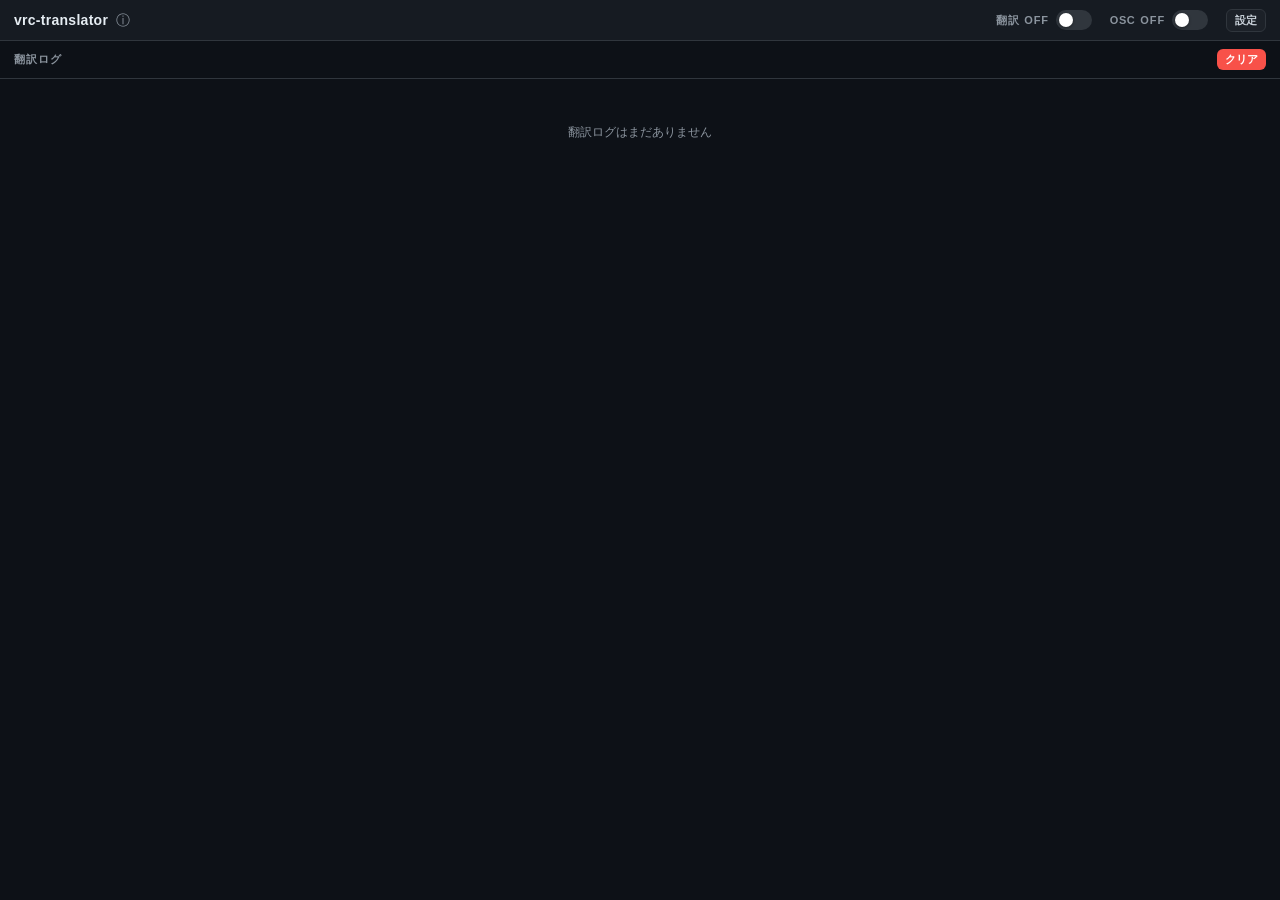
==== src/index.html @ 18337568 "aboutウィンドウを追加、ライセンスを明示" ====
<!DOCTYPE html>
<html lang="ja">
<head>
  <meta charset="UTF-8">
  <meta name="viewport" content="width=device-width, initial-scale=1.0">
  <title>vrc-translator</title>
  <link rel="stylesheet" href="styles.css">
</head>
<body>
  <div class="app">

    <!-- ヘッダー -->
    <header class="header">
      <div class="app-title-group">
        <h1 class="app-title">vrc-translator</h1>
        <button class="btn-about" id="about-btn" title="アプリケーション情報">ⓘ</button>
      </div>
      <div class="header-controls">
        <div class="toggle-group">
          <span class="toggle-group-label">翻訳</span>
          <span class="toggle-label" id="toggle-label">OFF</span>
          <button class="toggle-btn" id="toggle-btn" aria-pressed="false" title="翻訳 ON/OFF">
            <span class="toggle-track"><span class="toggle-thumb"></span></span>
          </button>
        </div>
        <div class="toggle-group">
          <span class="toggle-group-label">OSC</span>
          <span class="toggle-label" id="osc-toggle-label">OFF</span>
          <button class="toggle-btn" id="osc-toggle-btn" aria-pressed="false" title="OSC 送信 ON/OFF">
            <span class="toggle-track"><span class="toggle-thumb"></span></span>
          </button>
        </div>
        <button class="btn btn-secondary btn-sm" id="settings-btn">設定</button>
      </div>
    </header>

    <!-- ログパネル -->
    <section class="log-panel">
      <div class="log-header">
        <h2>翻訳ログ</h2>
        <button class="btn btn-danger btn-sm" id="clear-btn">クリア</button>
      </div>

      <div class="log-list" id="log-list">
        <p class="empty-state">翻訳ログはまだありません</p>
      </div>

      <div class="error-bar hidden" id="error-bar"></div>
    </section>

  </div><!-- .app -->

  <script type="module" src="main.js"></script>
</body>
</html>
---- src/styles.css ----
/* =====================================================================
   Reset & Base
   ===================================================================== */
*, *::before, *::after { box-sizing: border-box; margin: 0; padding: 0; }

:root {
  --bg:        #0d1117;
  --surface:   #161b22;
  --surface2:  #1c2128;
  --border:    #30363d;
  --accent:    #58a6ff;
  --accent-h:  #79b8ff;
  --danger:    #f85149;
  --success:   #3fb950;
  --muted:     #8b949e;
  --text:      #c9d1d9;
  --text-h:    #e6edf3;
  --radius:    6px;
  --gap:       12px;
}

html, body { height: 100%; }

body {
  font-family: 'Segoe UI', 'Hiragino Sans', sans-serif;
  font-size: 13px;
  background: var(--bg);
  color: var(--text);
  line-height: 1.5;
  overflow: hidden;
}

/* =====================================================================
   Main Window Layout
   ===================================================================== */
.app { display: flex; flex-direction: column; height: 100vh; }

/* Header */
.header {
  display: flex;
  align-items: center;
  justify-content: space-between;
  padding: 8px 14px;
  background: var(--surface);
  border-bottom: 1px solid var(--border);
  flex-shrink: 0;
}

.app-title {
  font-size: 14px;
  font-weight: 600;
  color: var(--text-h);
  letter-spacing: 0.02em;
}

.header-controls {
  display: flex;
  align-items: center;
  gap: 16px;
}

/* =====================================================================
   Toggle Switch
   ===================================================================== */
.toggle-group {
  display: flex;
  align-items: center;
  gap: 5px;
}

.toggle-group-label {
  font-size: 11px;
  color: var(--muted);
  font-weight: 600;
  letter-spacing: 0.05em;
}

.toggle-label {
  font-size: 11px;
  font-weight: 700;
  letter-spacing: 0.08em;
  color: var(--muted);
  min-width: 22px;
  text-align: right;
}
.toggle-label.on { color: var(--success); }

.toggle-btn {
  background: none;
  border: none;
  cursor: pointer;
  padding: 2px;
  border-radius: 999px;
}
.toggle-btn:focus-visible { outline: 2px solid var(--accent); outline-offset: 2px; }

.toggle-track {
  display: block;
  width: 36px;
  height: 20px;
  background: var(--border);
  border-radius: 999px;
  position: relative;
  transition: background 0.2s;
}
.toggle-btn[aria-pressed="true"] .toggle-track { background: var(--success); }

.toggle-thumb {
  display: block;
  width: 14px;
  height: 14px;
  background: #fff;
  border-radius: 50%;
  position: absolute;
  top: 3px;
  left: 3px;
  transition: left 0.2s;
  box-shadow: 0 1px 3px rgba(0,0,0,.4);
}
.toggle-btn[aria-pressed="true"] .toggle-thumb { left: 19px; }

/* =====================================================================
   Log Panel (Main Window)
   ===================================================================== */
.log-panel {
  flex: 1;
  display: flex;
  flex-direction: column;
  overflow: hidden;
  background: var(--bg);
}

.log-header {
  display: flex;
  align-items: center;
  justify-content: space-between;
  padding: 8px 14px;
  border-bottom: 1px solid var(--border);
  flex-shrink: 0;
}
.log-header h2 { font-size: 11px; font-weight: 600; color: var(--muted); text-transform: uppercase; letter-spacing: 0.08em; }

.log-list {
  flex: 1;
  overflow-y: auto;
  padding: var(--gap);
  display: flex;
  flex-direction: column;
  gap: 8px;
}

.empty-state {
  color: var(--muted);
  font-size: 12px;
  text-align: center;
  margin-top: 32px;
}

/* Log Entry */
.log-entry {
  background: var(--surface);
  border: 1px solid var(--border);
  border-radius: var(--radius);
  padding: 8px 10px;
  display: flex;
  flex-direction: column;
  gap: 4px;
  animation: slideIn 0.2s ease;
}
@keyframes slideIn { from { opacity:0; transform:translateY(-4px); } to { opacity:1; transform:none; } }

.log-entry-meta {
  display: flex;
  align-items: center;
  gap: 6px;
  font-size: 10px;
  color: var(--muted);
}
.log-entry-provider {
  background: var(--surface2);
  border: 1px solid var(--border);
  border-radius: 3px;
  padding: 1px 5px;
  font-size: 10px;
  color: var(--accent);
  font-weight: 600;
  flex-shrink: 0;
}
.log-entry-model {
  background: var(--surface2);
  border: 1px solid var(--border);
  border-radius: 3px;
  padding: 1px 5px;
  font-size: 10px;
  color: var(--muted);
  flex-shrink: 0;
  max-width: 160px;
  overflow: hidden;
  text-overflow: ellipsis;
  white-space: nowrap;
}
.log-entry-file { flex: 1; overflow: hidden; text-overflow: ellipsis; white-space: nowrap; }

.log-entry-body {
  display: flex;
  gap: 8px;
  align-items: flex-start;
}
.log-entry-text { flex: 1; min-width: 0; font-size: 12px; color: var(--text-h); white-space: pre-wrap; word-break: break-word; }
.log-entry-thumb {
  flex-shrink: 0;
  width: 80px;
  height: 60px;
  object-fit: cover;
  border-radius: 3px;
  border: 1px solid var(--border);
  cursor: pointer;
  transition: opacity 0.15s;
}
.log-entry-thumb:hover { opacity: 0.8; }
.log-entry-thumb[src=""] { display: none; }

/* Error Bar */
.error-bar {
  padding: 8px 14px;
  background: rgba(248,81,73,.15);
  border-top: 1px solid var(--danger);
  color: var(--danger);
  font-size: 11px;
  flex-shrink: 0;
  word-break: break-word;
}


/* =====================================================================
   Settings Window Layout
   ===================================================================== */
.settings-app {
  display: flex;
  flex-direction: column;
  height: 100vh;
  overflow: hidden;
}

.settings-scroll {
  flex: 1;
  overflow-y: auto;
  padding: 16px;
  display: flex;
  flex-direction: column;
  gap: 10px;
}

.settings-footer {
  display: flex;
  align-items: center;
  justify-content: flex-end;
  gap: 10px;
  padding: 10px 16px;
  background: var(--surface);
  border-top: 1px solid var(--border);
  flex-shrink: 0;
}

/* =====================================================================
   Section
   ===================================================================== */
.section {
  display: flex;
  flex-direction: column;
  gap: 8px;
  background: var(--surface);
  border: 1px solid var(--border);
  border-radius: var(--radius);
  padding: 12px 14px;
}
.section h2 {
  font-size: 11px;
  font-weight: 600;
  color: var(--muted);
  text-transform: uppercase;
  letter-spacing: 0.08em;
  padding-bottom: 8px;
  border-bottom: 1px solid var(--border);
  margin-bottom: 2px;
}

.section-group {
  display: flex;
  flex-direction: column;
  gap: 6px;
  padding-top: 8px;
  border-top: 1px solid var(--border);
}
.section-group-title {
  font-size: 10px;
  font-weight: 600;
  color: var(--muted);
  text-transform: uppercase;
  letter-spacing: 0.06em;
}

/* =====================================================================
   Form Controls
   ===================================================================== */
.input {
  width: 100%;
  background: var(--surface2);
  border: 1px solid var(--border);
  border-radius: var(--radius);
  color: var(--text);
  padding: 5px 8px;
  font-size: 12px;
  outline: none;
  transition: border-color 0.15s;
}
.input:focus { border-color: var(--accent); }
.input::placeholder { color: var(--muted); }

textarea.input { resize: vertical; min-height: 72px; font-family: inherit; }

select.input { cursor: pointer; appearance: none;
  background-image: url("data:image/svg+xml,%3Csvg xmlns='http://www.w3.org/2000/svg' width='10' height='6'%3E%3Cpath d='M0 0l5 6 5-6z' fill='%238b949e'/%3E%3C/svg%3E");
  background-repeat: no-repeat; background-position: right 8px center;
  padding-right: 24px;
}

.field { display: flex; flex-direction: column; gap: 3px; }
.field span { font-size: 11px; color: var(--muted); }
.field-inline { display: flex; align-items: center; gap: 6px; cursor: pointer; }
.field-inline span { font-size: 12px; color: var(--text); }
.field-hint { font-size: 10px; color: var(--muted); margin-top: 2px; }

.row-fields { display: flex; gap: 6px; }
.row-fields .field { flex: 1; }
.row-fields .field-sm { flex: 0 0 80px; }

/* Model row: input + button */
.model-row {
  display: flex;
  gap: 6px;
  align-items: center;
}
.model-row .input { flex: 1; }
.model-row .btn { flex-shrink: 0; white-space: nowrap; }

/* =====================================================================
   Buttons
   ===================================================================== */
.btn {
  padding: 6px 12px;
  border: none;
  border-radius: var(--radius);
  font-size: 12px;
  font-weight: 600;
  cursor: pointer;
  transition: filter 0.15s, opacity 0.15s;
}
.btn:hover { filter: brightness(1.15); }
.btn:active { filter: brightness(0.9); }
.btn:disabled { opacity: 0.5; cursor: not-allowed; }

.btn-primary   { background: var(--accent);  color: #0d1117; }
.btn-secondary { background: var(--surface2); color: var(--text); border: 1px solid var(--border); }
.btn-danger    { background: var(--danger);   color: #fff; }
.btn-sm { padding: 3px 8px; font-size: 11px; }

.btn-group { display: flex; gap: 6px; }
.btn-group .btn { flex: 1; }

/* =====================================================================
   Save Status
   ===================================================================== */
.save-status {
  font-size: 11px;
  padding: 4px 8px;
  border-radius: var(--radius);
}
.save-status.ok    { color: var(--success); background: rgba(63,185,80,.1); }
.save-status.error { color: var(--danger);  background: rgba(248,81,73,.1); }

/* =====================================================================
   Utilities
   ===================================================================== */
.hidden { display: none !important; }

/* Scrollbar */
::-webkit-scrollbar { width: 6px; }
::-webkit-scrollbar-track { background: transparent; }
::-webkit-scrollbar-thumb { background: var(--border); border-radius: 3px; }
::-webkit-scrollbar-thumb:hover { background: var(--muted); }

/* =====================================================================
   App Title Group (title + info button)
   ===================================================================== */
.app-title-group {
  display: flex;
  align-items: center;
  gap: 6px;
}

.btn-about {
  background: none;
  border: none;
  cursor: pointer;
  font-size: 14px;
  color: var(--muted);
  line-height: 1;
  padding: 2px;
  border-radius: 50%;
  transition: color 0.15s;
}
.btn-about:hover { color: var(--accent); }
.btn-about:focus-visible { outline: 2px solid var(--accent); outline-offset: 2px; }

/* =====================================================================
   About Window
   ===================================================================== */
.about-app {
  display: flex;
  flex-direction: column;
  align-items: center;
  justify-content: center;
  height: 100vh;
  gap: 8px;
  padding: 24px;
  text-align: center;
}

.about-icon { font-size: 48px; line-height: 1; }

.about-title {
  font-size: 18px;
  font-weight: 700;
  color: var(--text-h);
  letter-spacing: 0.02em;
}

.about-version {
  font-size: 12px;
  color: var(--muted);
  margin-bottom: 8px;
}

.about-body {
  background: var(--surface);
  border: 1px solid var(--border);
  border-radius: var(--radius);
  padding: 12px 20px;
  width: 100%;
  max-width: 300px;
}

.about-info {
  display: grid;
  grid-template-columns: auto 1fr;
  gap: 6px 12px;
  text-align: left;
}

.about-info dt {
  font-size: 11px;
  font-weight: 600;
  color: var(--muted);
  text-transform: uppercase;
  letter-spacing: 0.06em;
}

.about-info dd {
  font-size: 12px;
  color: var(--text);
}

/* About links */
.about-license {
  font-size: 11px;
  color: var(--muted);
  margin-bottom: 4px;
}

.about-links {
  display: flex;
  flex-direction: column;
  gap: 6px;
  width: 100%;
  max-width: 220px;
  margin-top: 8px;
}

.about-link-btn {
  display: flex;
  align-items: center;
  gap: 8px;
  width: 100%;
  padding: 6px 12px;
  background: var(--surface);
  border: 1px solid var(--border);
  border-radius: var(--radius);
  color: var(--accent);
  font-size: 12px;
  font-weight: 600;
  cursor: pointer;
  transition: background 0.15s, border-color 0.15s;
  text-align: left;
}
.about-link-btn:hover {
  background: var(--surface2);
  border-color: var(--accent);
}

.about-link-icon {
  font-style: normal;
  font-size: 13px;
  width: 16px;
  text-align: center;
  flex-shrink: 0;
}
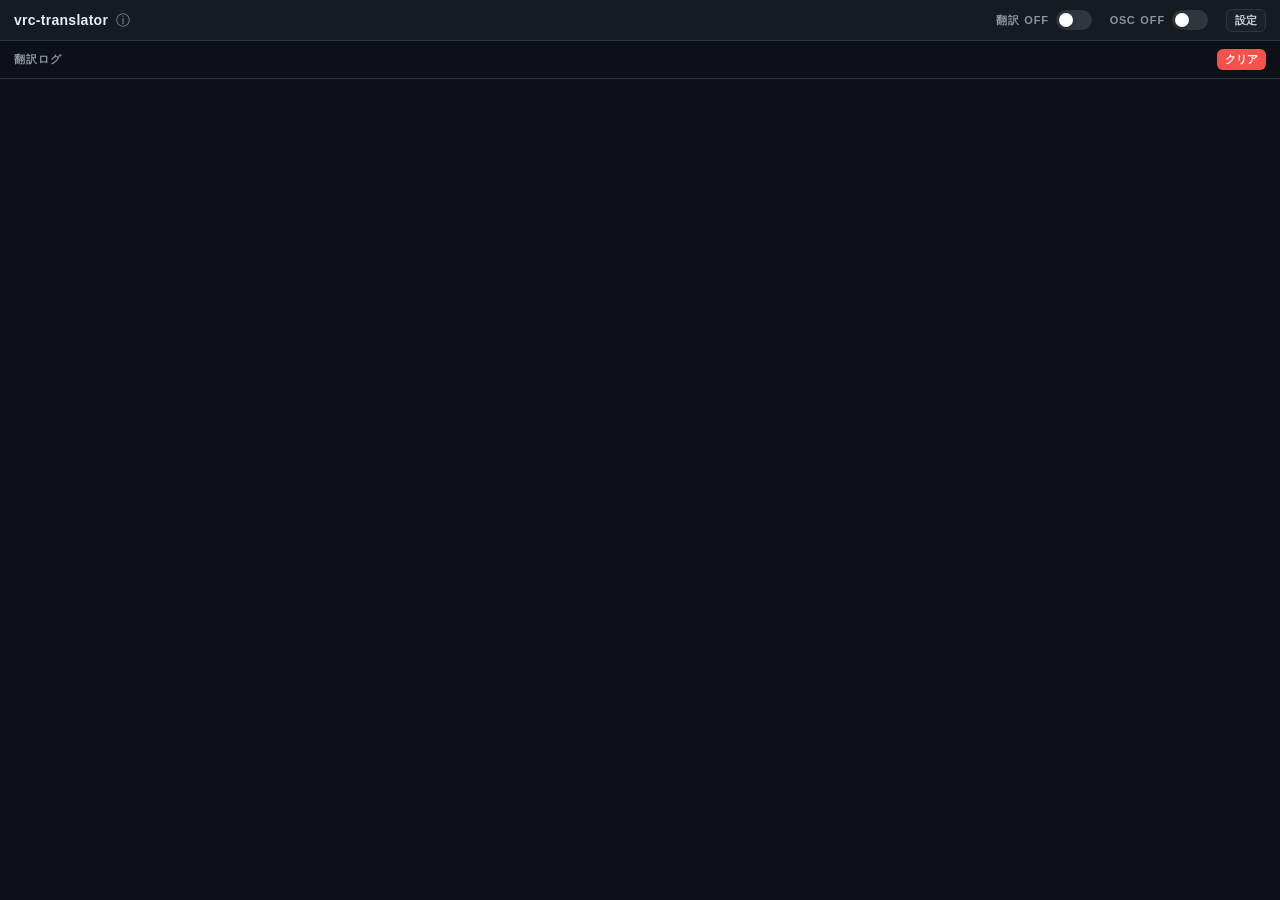
==== commit 4acd8bd3: "長文は分割してOSC送信する機能を追加" ====
--- a/src/index.html
+++ b/src/index.html
@@ -42,9 +42,9 @@
       </div>
 
       <div class="log-list" id="log-list">
-        <p class="empty-state">翻訳ログはまだありません</p>
       </div>
 
+      <div class="osc-status hidden" id="osc-status"></div>
       <div class="error-bar hidden" id="error-bar"></div>
     </section>
 
--- a/src/styles.css
+++ b/src/styles.css
@@ -144,9 +144,6 @@
   flex: 1;
   overflow-y: auto;
   padding: var(--gap);
-  display: flex;
-  flex-direction: column;
-  gap: 8px;
 }
 
 .empty-state {
@@ -165,9 +162,8 @@
   display: flex;
   flex-direction: column;
   gap: 4px;
-  animation: slideIn 0.2s ease;
-}
-@keyframes slideIn { from { opacity:0; transform:translateY(-4px); } to { opacity:1; transform:none; } }
+  margin-bottom: 8px;
+}
 
 .log-entry-meta {
   display: flex;
@@ -219,6 +215,43 @@
 }
 .log-entry-thumb:hover { opacity: 0.8; }
 .log-entry-thumb[src=""] { display: none; }
+
+/* 翻訳中プレースホルダー */
+.log-entry-pending {
+  border-style: dashed;
+  opacity: 0.8;
+}
+
+.pending-body {
+  display: flex;
+  align-items: center;
+  gap: 8px;
+  color: var(--muted);
+  font-size: 12px;
+  padding: 2px 0;
+}
+
+.spinner {
+  flex-shrink: 0;
+  width: 13px;
+  height: 13px;
+  border: 2px solid var(--border);
+  border-top-color: var(--accent);
+  border-radius: 50%;
+  animation: spin 0.8s linear infinite;
+}
+
+@keyframes spin { to { transform: rotate(360deg); } }
+
+/* OSC Status Bar */
+.osc-status {
+  padding: 5px 14px;
+  background: rgba(88,166,255,.12);
+  border-top: 1px solid var(--accent);
+  color: var(--accent);
+  font-size: 11px;
+  flex-shrink: 0;
+}
 
 /* Error Bar */
 .error-bar {
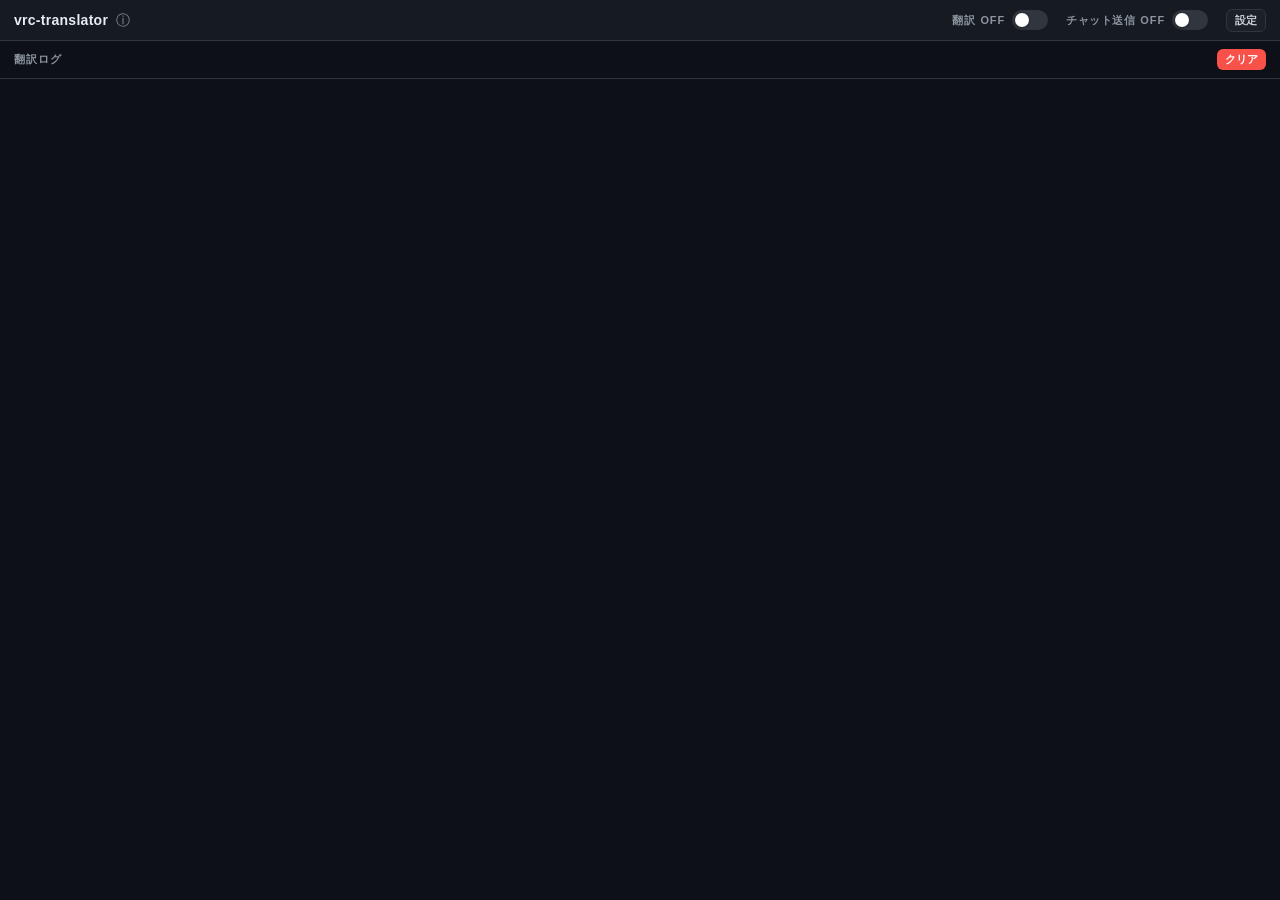
==== commit 5ffa0417: "uiの微調整" ====
--- a/src/index.html
+++ b/src/index.html
@@ -24,7 +24,7 @@
           </button>
         </div>
         <div class="toggle-group">
-          <span class="toggle-group-label">OSC</span>
+          <span class="toggle-group-label">チャット送信</span>
           <span class="toggle-label" id="osc-toggle-label">OFF</span>
           <button class="toggle-btn" id="osc-toggle-btn" aria-pressed="false" title="OSC 送信 ON/OFF">
             <span class="toggle-track"><span class="toggle-thumb"></span></span>
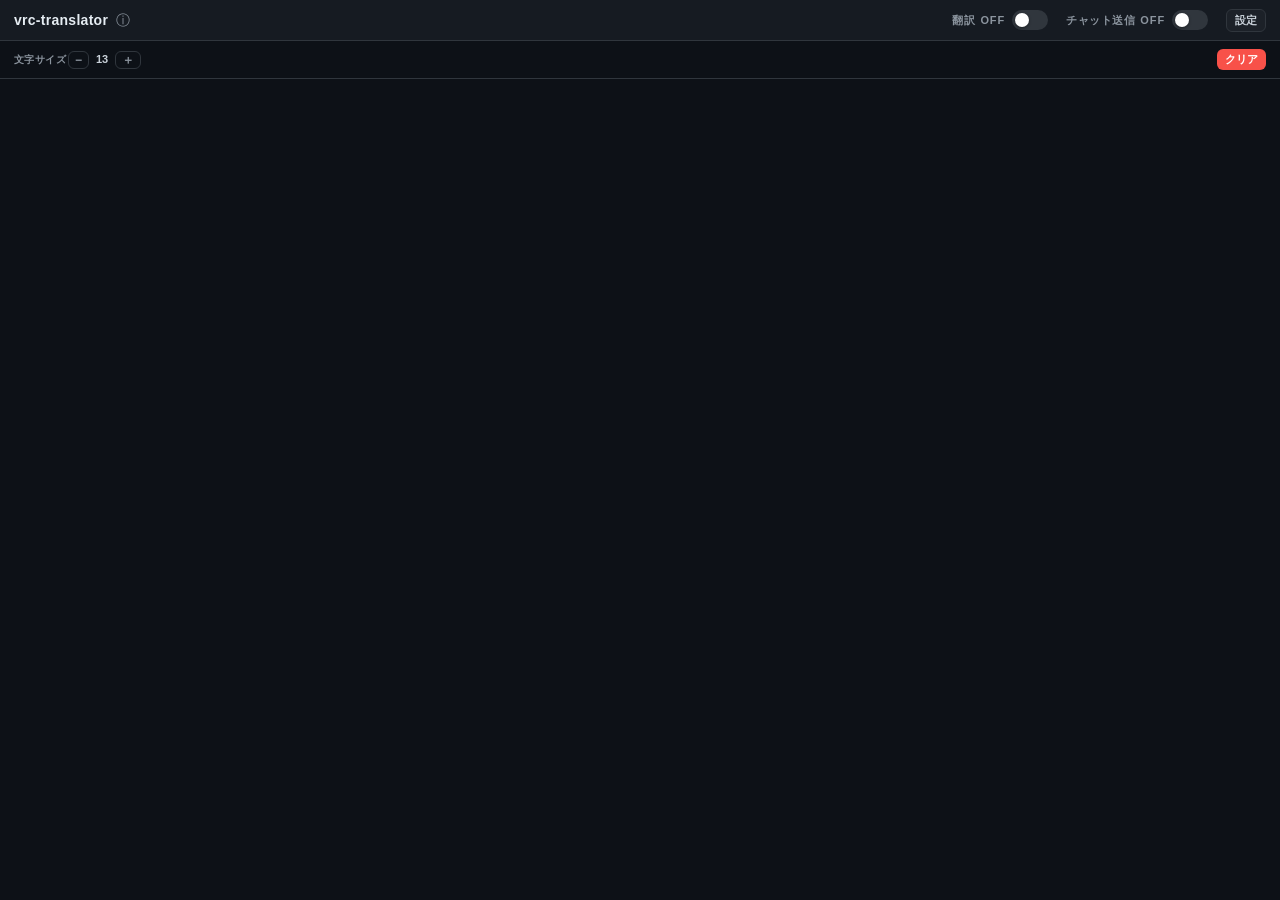
==== commit 6db1e209: "フォントサイズ変更機能を追加" ====
--- a/src/index.html
+++ b/src/index.html
@@ -37,7 +37,14 @@
     <!-- ログパネル -->
     <section class="log-panel">
       <div class="log-header">
-        <h2>翻訳ログ</h2>
+        <div class="log-header-left">
+          <div class="font-size-group">
+            <span class="font-size-label">文字サイズ</span>
+            <button class="btn-font" id="font-decrease-btn" title="フォントサイズを小さく">−</button>
+            <span class="font-size-value" id="font-size-value">13</span>
+            <button class="btn-font" id="font-increase-btn" title="フォントサイズを大きく">＋</button>
+          </div>
+        </div>
         <button class="btn btn-danger btn-sm" id="clear-btn">クリア</button>
       </div>
 
--- a/src/styles.css
+++ b/src/styles.css
@@ -4,26 +4,27 @@
 *, *::before, *::after { box-sizing: border-box; margin: 0; padding: 0; }
 
 :root {
-  --bg:        #0d1117;
-  --surface:   #161b22;
-  --surface2:  #1c2128;
-  --border:    #30363d;
-  --accent:    #58a6ff;
-  --accent-h:  #79b8ff;
-  --danger:    #f85149;
-  --success:   #3fb950;
-  --muted:     #8b949e;
-  --text:      #c9d1d9;
-  --text-h:    #e6edf3;
-  --radius:    6px;
-  --gap:       12px;
+  --bg:             #0d1117;
+  --surface:        #161b22;
+  --surface2:       #1c2128;
+  --border:         #30363d;
+  --accent:         #58a6ff;
+  --accent-h:       #79b8ff;
+  --danger:         #f85149;
+  --success:        #3fb950;
+  --muted:          #8b949e;
+  --text:           #c9d1d9;
+  --text-h:         #e6edf3;
+  --radius:         6px;
+  --gap:            12px;
+  --font-size-base: 13px;
 }
 
 html, body { height: 100%; }
 
 body {
   font-family: 'Segoe UI', 'Hiragino Sans', sans-serif;
-  font-size: 13px;
+  font-size: var(--font-size-base);
   background: var(--bg);
   color: var(--text);
   line-height: 1.5;
@@ -138,6 +139,7 @@
   border-bottom: 1px solid var(--border);
   flex-shrink: 0;
 }
+.log-header-left { display: flex; align-items: center; gap: 8px; }
 .log-header h2 { font-size: 11px; font-weight: 600; color: var(--muted); text-transform: uppercase; letter-spacing: 0.08em; }
 
 .log-list {
@@ -202,7 +204,7 @@
   gap: 8px;
   align-items: flex-start;
 }
-.log-entry-text { flex: 1; min-width: 0; font-size: 12px; color: var(--text-h); white-space: pre-wrap; word-break: break-word; }
+.log-entry-text { flex: 1; min-width: 0; font-size: 1em; color: var(--text-h); white-space: pre-wrap; word-break: break-word; }
 .log-entry-thumb {
   flex-shrink: 0;
   width: 80px;
@@ -227,7 +229,7 @@
   align-items: center;
   gap: 8px;
   color: var(--muted);
-  font-size: 12px;
+  font-size: 1em;
   padding: 2px 0;
 }
 
@@ -446,6 +448,44 @@
 .btn-about:hover { color: var(--accent); }
 .btn-about:focus-visible { outline: 2px solid var(--accent); outline-offset: 2px; }
 
+.font-size-group {
+  display: flex;
+  align-items: center;
+  gap: 2px;
+}
+
+.font-size-label {
+  font-size: 10px;
+  font-weight: 600;
+  color: var(--muted);
+  letter-spacing: 0.04em;
+}
+
+.font-size-value {
+  font-size: 11px;
+  font-weight: 600;
+  color: var(--text);
+  min-width: 2em;
+  text-align: center;
+}
+
+.btn-font {
+  background: none;
+  border: 1px solid var(--border);
+  border-radius: var(--radius);
+  color: var(--muted);
+  cursor: pointer;
+  font-size: 12px;
+  font-weight: 600;
+  line-height: 1;
+  padding: 2px 6px;
+  transition: color 0.15s, border-color 0.15s;
+  user-select: none;
+}
+.btn-font:hover { color: var(--text-h); border-color: var(--accent); }
+.btn-font:active { opacity: 0.7; }
+.btn-font:disabled { opacity: 0.3; cursor: not-allowed; }
+
 /* =====================================================================
    About Window
    ===================================================================== */
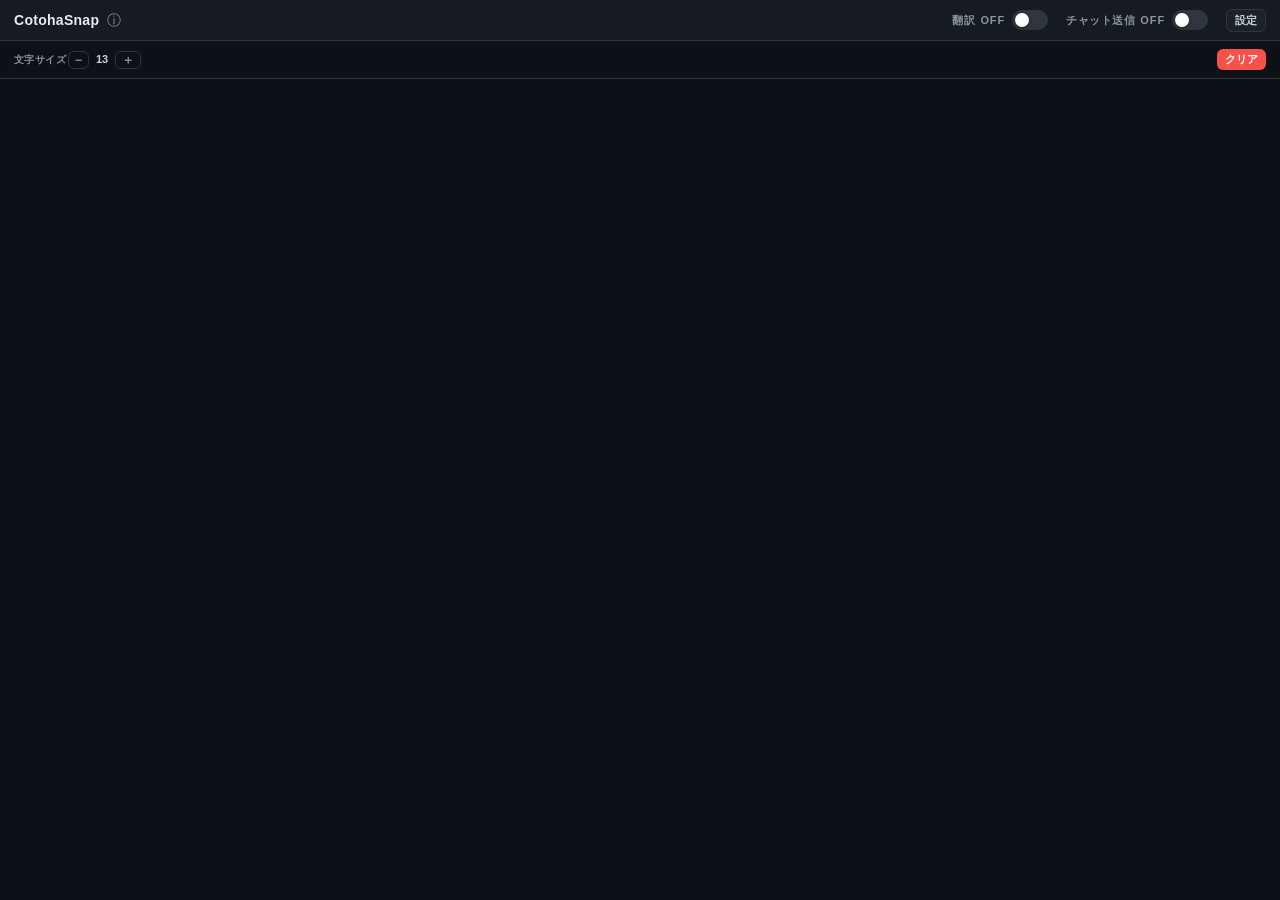
==== commit 1009c72c: "アプリ名を「vrc-translator」から「CotohaSnap」に変更" ====
--- a/src/index.html
+++ b/src/index.html
@@ -3,7 +3,7 @@
 <head>
   <meta charset="UTF-8">
   <meta name="viewport" content="width=device-width, initial-scale=1.0">
-  <title>vrc-translator</title>
+  <title>CotohaSnap</title>
   <link rel="stylesheet" href="styles.css">
 </head>
 <body>
@@ -12,7 +12,7 @@
     <!-- ヘッダー -->
     <header class="header">
       <div class="app-title-group">
-        <h1 class="app-title">vrc-translator</h1>
+        <h1 class="app-title">CotohaSnap</h1>
         <button class="btn-about" id="about-btn" title="アプリケーション情報">ⓘ</button>
       </div>
       <div class="header-controls">
@@ -52,7 +52,10 @@
       </div>
 
       <div class="osc-status hidden" id="osc-status"></div>
-      <div class="error-bar hidden" id="error-bar"></div>
+      <div class="error-bar hidden" id="error-bar">
+        <span class="error-bar-msg" id="error-bar-msg"></span>
+        <button class="error-bar-close" id="error-bar-close" aria-label="閉じる">×</button>
+      </div>
     </section>
 
   </div><!-- .app -->
--- a/src/styles.css
+++ b/src/styles.css
@@ -500,7 +500,15 @@
   text-align: center;
 }
 
-.about-icon { font-size: 48px; line-height: 1; }
+.about-header {
+  display: flex;
+  flex-direction: row;
+  align-items: center;
+  gap: 16px;
+}
+.about-header-text { text-align: left; }
+.about-icon { line-height: 1; }
+.about-icon-img { width: 72px; height: 72px; object-fit: contain; }
 
 .about-title {
   font-size: 18px;
@@ -512,7 +520,6 @@
 .about-version {
   font-size: 12px;
   color: var(--muted);
-  margin-bottom: 8px;
 }
 
 .about-body {
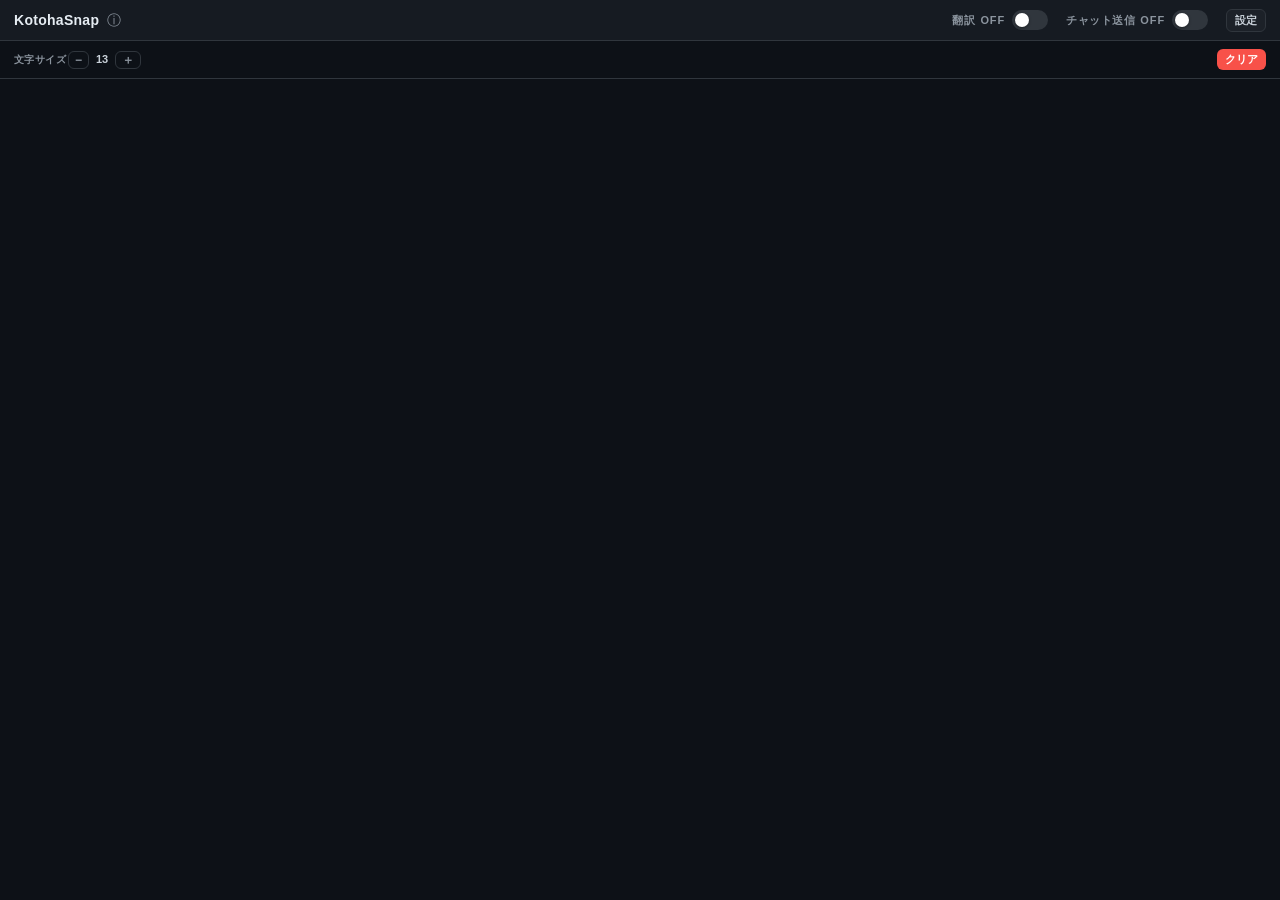
==== commit 71ff06d5: "アプリ名を「CotohaSnap」から「KotohaSnap」に変更。細かなパフォーマンス修正。" ====
--- a/src/index.html
+++ b/src/index.html
@@ -3,7 +3,7 @@
 <head>
   <meta charset="UTF-8">
   <meta name="viewport" content="width=device-width, initial-scale=1.0">
-  <title>CotohaSnap</title>
+  <title>KotohaSnap</title>
   <link rel="stylesheet" href="styles.css">
 </head>
 <body>
@@ -12,7 +12,7 @@
     <!-- ヘッダー -->
     <header class="header">
       <div class="app-title-group">
-        <h1 class="app-title">CotohaSnap</h1>
+        <h1 class="app-title">KotohaSnap</h1>
         <button class="btn-about" id="about-btn" title="アプリケーション情報">ⓘ</button>
       </div>
       <div class="header-controls">
